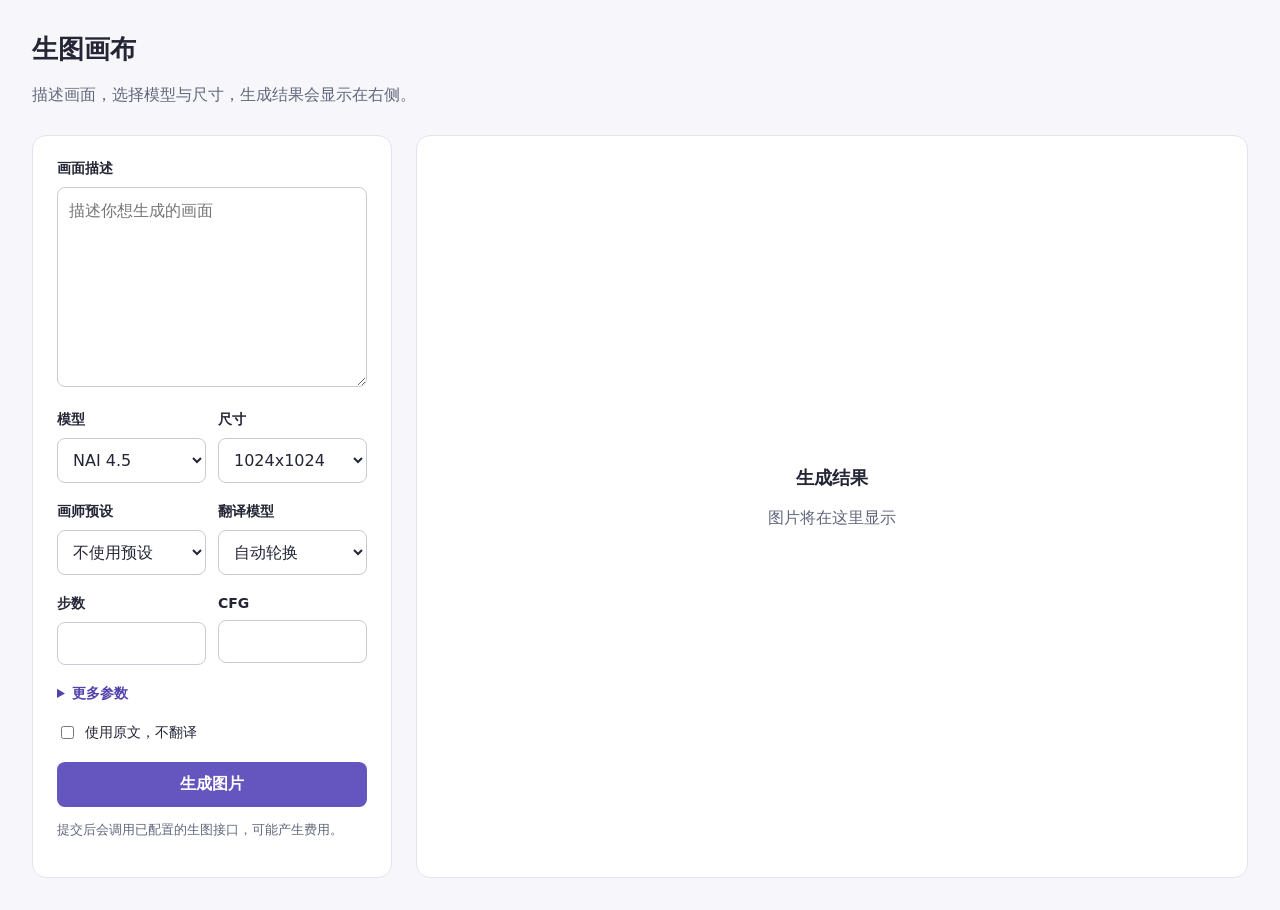
==== views/canvas/index.html @ 10592062 "feat: add image canvas and usage controls" ====
<!doctype html>
<html lang="zh-CN">
<head><meta charset="utf-8"><meta name="viewport" content="width=device-width, initial-scale=1"><title>NAI 生图画布</title><link rel="stylesheet" href="./style.css"></head>
<body>
  <main>
    <header><h1>生图画布</h1><p>描述画面，选择模型与尺寸，生成结果会显示在右侧。</p></header>
    <div class="workspace">
      <form id="form">
        <label for="prompt">画面描述</label>
        <textarea id="prompt" maxlength="12000" required placeholder="描述你想生成的画面"></textarea>
        <div class="fields"><div><label for="model">模型</label><select id="model"><option value="nai4">NAI 4.5</option><option value="nai5">NAI 5</option></select></div>
        <div><label for="size">尺寸</label><select id="size"><option>1024x1024</option><option>768x1280</option><option>1280x768</option><option>1024x1536</option><option>1536x1024</option><option>832x1216</option><option>1216x832</option></select></div></div>
        <div class="fields"><div><label for="preset">画师预设</label><select id="preset"><option value="">不使用预设</option></select></div><div><label for="translator">翻译模型</label><select id="translator"><option value="">自动轮换</option></select></div></div>
        <div class="fields"><div><label for="steps">步数</label><input type="number" id="steps" min="1" max="28" step="1" required></div><div><label for="scale">CFG</label><input type="number" id="scale" min="1" max="20" step="0.1" required></div></div>
        <details><summary>更多参数</summary><div class="fields"><div><label for="sampler">采样器</label><input id="sampler" maxlength="80" pattern="[a-zA-Z0-9_-]+" required></div><div><label for="noise_schedule">噪声调度</label><input id="noise_schedule" maxlength="80" pattern="[a-zA-Z0-9_-]+" required></div></div><div class="fields"><div><label for="cfg_rescale">CFG Rescale</label><input type="number" id="cfg_rescale" min="0" max="20" step="0.1" required></div></div></details>
        <label class="check"><input type="checkbox" id="raw"> 使用原文，不翻译</label>
        <button id="submit" type="submit">生成图片</button>
        <p class="note">提交后会调用已配置的生图接口，可能产生费用。</p>
        <p id="status" role="status" aria-live="polite"></p>
      </form>
      <section class="preview" aria-label="生成结果"><div id="empty"><strong>生成结果</strong><p>图片将在这里显示</p></div><a id="download" download="nai-image.png" hidden>下载图片</a></section>
    </div>
  </main><script type="module" src="./app.js"></script>
</body></html>
---- views/canvas/style.css ----
:root{font-family:system-ui,-apple-system,"Microsoft YaHei",sans-serif;color:#242535;background:#f7f7fb;color-scheme:light}*{box-sizing:border-box}body{margin:0}main{max-width:1280px;margin:auto;padding:32px}h1{font-size:26px;margin:0 0 8px}header p,.note,#empty p{color:#62677c;line-height:1.5}header{margin-bottom:28px}.workspace{display:grid;grid-template-columns:minmax(260px,360px) minmax(0,1fr);gap:24px}form,.preview{background:#fff;border:1px solid #e1e3ed;border-radius:14px}form{padding:24px;align-self:start}label{font-size:14px;font-weight:650;display:block;margin-bottom:9px}textarea,select{width:100%;font:inherit;color:inherit;background:#fff;border:1px solid #c7cbd9;border-radius:8px;padding:11px}textarea{height:200px;resize:vertical;line-height:1.5}.fields{display:grid;grid-template-columns:1fr 1fr;gap:12px;margin-top:20px}.check{display:flex;gap:8px;align-items:center;margin:20px 0;font-weight:400}input{accent-color:#6555be}button{width:100%;border:0;border-radius:8px;background:#6555be;color:#fff;padding:12px;font:inherit;font-weight:700;cursor:pointer}button:disabled{opacity:.55;cursor:wait}:focus-visible{outline:3px solid #8b79ea;outline-offset:2px}.note,#status{font-size:13px}.preview{min-height:480px;display:flex;flex-direction:column;align-items:center;justify-content:center;padding:24px;gap:18px;text-align:center}.preview img{max-width:100%;max-height:75vh;object-fit:contain;border-radius:4px}.preview a{color:#5243ac;font-weight:650}#empty strong{font-size:18px}[hidden]{display:none!important}@media(max-width:760px){main{padding:20px}.workspace{grid-template-columns:1fr}.preview{min-height:320px}textarea{height:140px}}html[data-theme="dark"]{color-scheme:dark;color:#ededf5;background:#161622}html[data-theme="dark"] form,html[data-theme="dark"] .preview,html[data-theme="dark"] textarea,html[data-theme="dark"] select{background:#242432;color:#ededf5;border-color:#4b4b60}html[data-theme="dark"] header p,html[data-theme="dark"] .note,html[data-theme="dark"] #empty p{color:#bec0d0}html[data-theme="dark"] .preview a{color:#c7baff}
input:not([type="checkbox"]){width:100%;min-width:0;font:inherit;color:inherit;background:#fff;border:1px solid #c7cbd9;border-radius:8px;padding:11px}select:disabled{opacity:.55}details{margin-top:20px}summary{cursor:pointer;font-size:14px;font-weight:650;color:#5243ac}html[data-theme="dark"] input:not([type="checkbox"]){background:#242432;color:#ededf5;border-color:#4b4b60}html[data-theme="dark"] summary{color:#c7baff}
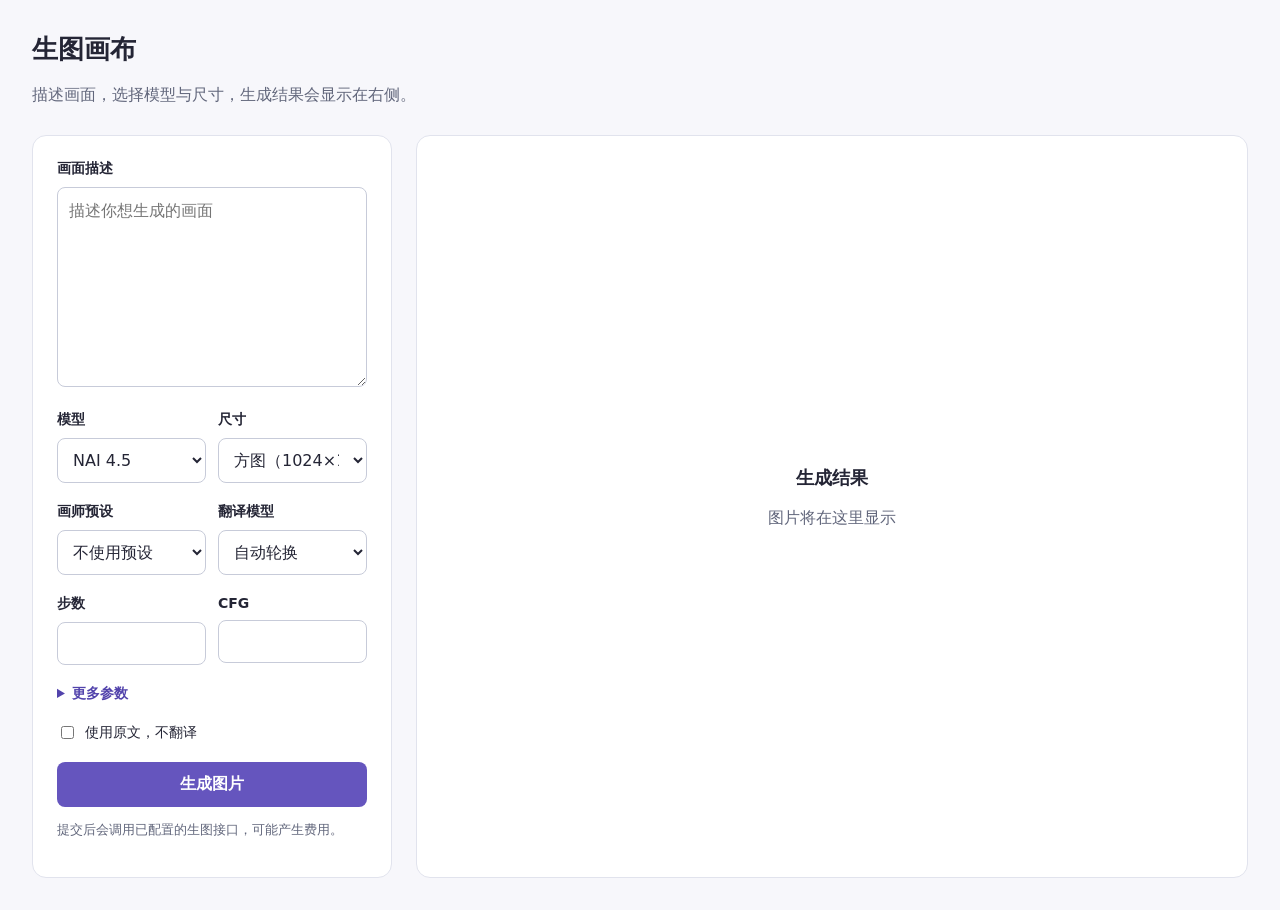
==== commit d1eb6dec: "fix: update plugin source and size labels" ====
--- a/views/canvas/index.html
+++ b/views/canvas/index.html
@@ -9,7 +9,7 @@
         <label for="prompt">画面描述</label>
         <textarea id="prompt" maxlength="12000" required placeholder="描述你想生成的画面"></textarea>
         <div class="fields"><div><label for="model">模型</label><select id="model"><option value="nai4">NAI 4.5</option><option value="nai5">NAI 5</option></select></div>
-        <div><label for="size">尺寸</label><select id="size"><option>1024x1024</option><option>768x1280</option><option>1280x768</option><option>1024x1536</option><option>1536x1024</option><option>832x1216</option><option>1216x832</option></select></div></div>
+        <div><label for="size">尺寸</label><select id="size"><option value="1024x1024">方图（1024×1024）</option><option value="768x1280">长竖图（768×1280）</option><option value="1280x768">长横图（1280×768）</option><option value="1024x1536">大竖图（1024×1536）</option><option value="1536x1024">大横图（1536×1024）</option><option value="832x1216">竖图（832×1216）</option><option value="1216x832">横图（1216×832）</option></select></div></div>
         <div class="fields"><div><label for="preset">画师预设</label><select id="preset"><option value="">不使用预设</option></select></div><div><label for="translator">翻译模型</label><select id="translator"><option value="">自动轮换</option></select></div></div>
         <div class="fields"><div><label for="steps">步数</label><input type="number" id="steps" min="1" max="28" step="1" required></div><div><label for="scale">CFG</label><input type="number" id="scale" min="1" max="20" step="0.1" required></div></div>
         <details><summary>更多参数</summary><div class="fields"><div><label for="sampler">采样器</label><input id="sampler" maxlength="80" pattern="[a-zA-Z0-9_-]+" required></div><div><label for="noise_schedule">噪声调度</label><input id="noise_schedule" maxlength="80" pattern="[a-zA-Z0-9_-]+" required></div></div><div class="fields"><div><label for="cfg_rescale">CFG Rescale</label><input type="number" id="cfg_rescale" min="0" max="20" step="0.1" required></div></div></details>
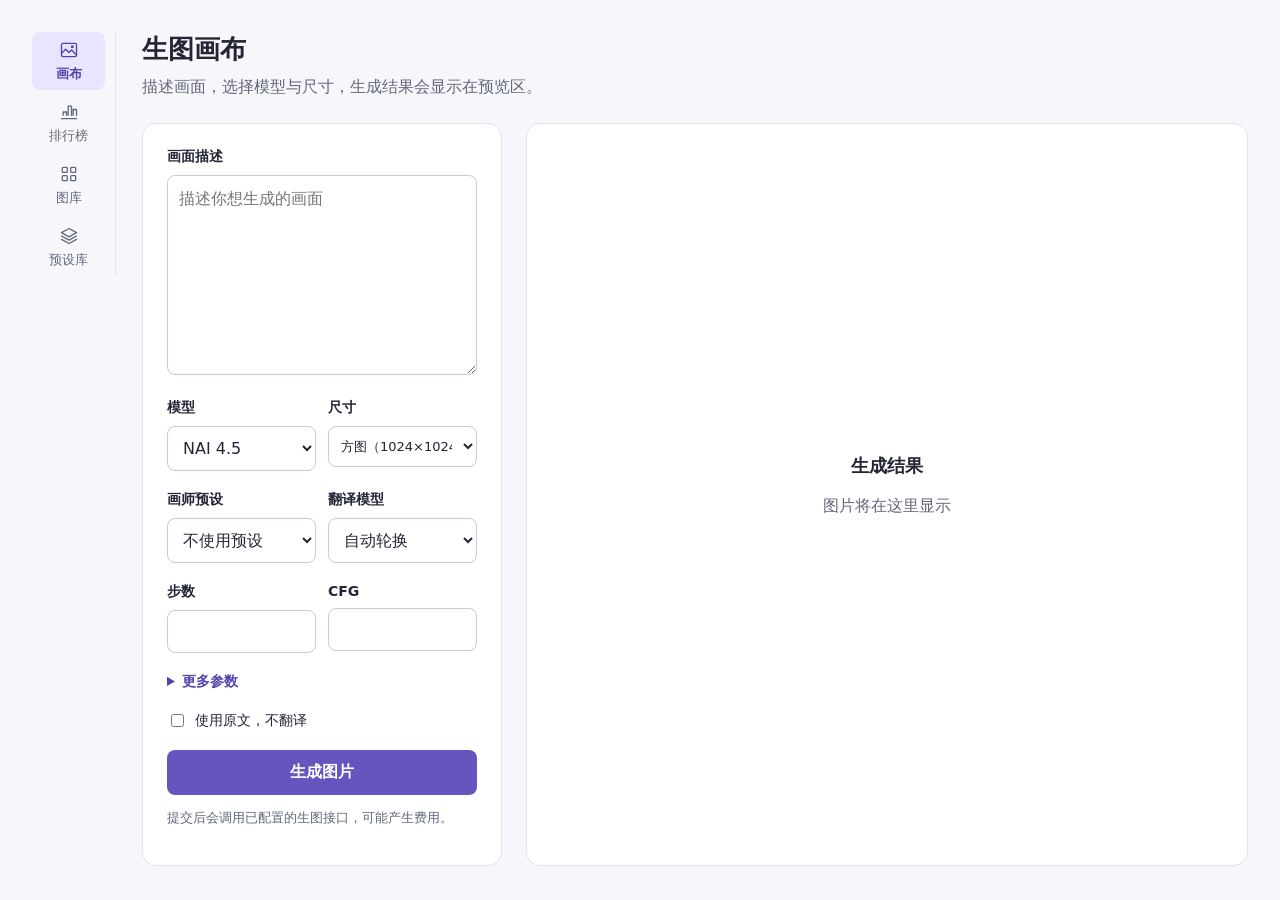
==== commit bca81814: "feat: add canvas tabs and automatic reference sizing" ====
--- a/views/canvas/index.html
+++ b/views/canvas/index.html
@@ -2,8 +2,27 @@
 <html lang="zh-CN">
 <head><meta charset="utf-8"><meta name="viewport" content="width=device-width, initial-scale=1"><title>NAI 生图画布</title><link rel="stylesheet" href="./style.css"></head>
 <body>
-  <main>
-    <header><h1>生图画布</h1><p>描述画面，选择模型与尺寸，生成结果会显示在右侧。</p></header>
+  <main class="studio">
+    <nav class="tabs" role="tablist" aria-label="NAI 工作区" aria-orientation="vertical">
+      <button type="button" role="tab" id="tab-canvas" aria-controls="panel-canvas" aria-selected="true">
+        <svg viewBox="0 0 24 24" aria-hidden="true"><rect x="3" y="4" width="18" height="16" rx="2"/><path d="m3 16 5-5 4 4 3-3 6 6"/><circle cx="16" cy="8" r="1"/></svg>
+        <span>画布</span>
+      </button>
+      <button type="button" role="tab" id="tab-ranking" aria-controls="panel-ranking" aria-selected="false" tabindex="-1">
+        <svg viewBox="0 0 24 24" aria-hidden="true"><path d="M3 20h18M5 16v-4h4v4m2 0V5h4v11m2 0V9h4v7"/></svg>
+        <span>排行榜</span>
+      </button>
+      <button type="button" role="tab" id="tab-gallery" aria-controls="panel-gallery" aria-selected="false" tabindex="-1">
+        <svg viewBox="0 0 24 24" aria-hidden="true"><rect x="4" y="4" width="6" height="6" rx="1"/><rect x="14" y="4" width="6" height="6" rx="1"/><rect x="4" y="14" width="6" height="6" rx="1"/><rect x="14" y="14" width="6" height="6" rx="1"/></svg>
+        <span>图库</span>
+      </button>
+      <button type="button" role="tab" id="tab-presets" aria-controls="panel-presets" aria-selected="false" tabindex="-1">
+        <svg viewBox="0 0 24 24" aria-hidden="true"><path d="m12 3 9 5-9 5-9-5 9-5Zm-9 9 9 5 9-5M3 16l9 5 9-5"/></svg>
+        <span>预设库</span>
+      </button>
+    </nav>
+    <section id="panel-canvas" role="tabpanel" aria-labelledby="tab-canvas" tabindex="0">
+    <header><h1>生图画布</h1><p>描述画面，选择模型与尺寸，生成结果会显示在预览区。</p></header>
     <div class="workspace">
       <form id="form">
         <label for="prompt">画面描述</label>
@@ -20,5 +39,29 @@
       </form>
       <section class="preview" aria-label="生成结果"><div id="empty"><strong>生成结果</strong><p>图片将在这里显示</p></div><a id="download" download="nai-image.png" hidden>下载图片</a></section>
     </div>
-  </main><script type="module" src="./app.js"></script>
+    </section>
+    <section id="panel-ranking" role="tabpanel" aria-labelledby="tab-ranking" tabindex="0" hidden>
+      <header><h2>生图排行榜</h2><p>按成功生成的图片数量统计</p></header>
+      <div class="periods" role="group" aria-label="统计周期">
+        <button type="button" data-period="day" aria-pressed="false">今日</button>
+        <button type="button" data-period="week" aria-pressed="false">本周</button>
+        <button type="button" data-period="total" aria-pressed="true">总榜</button>
+      </div>
+      <ol class="ranking-list" data-results></ol>
+      <p class="panel-status" role="status"></p>
+    </section>
+    <section id="panel-gallery" role="tabpanel" aria-labelledby="tab-gallery" tabindex="0" hidden>
+      <header><h2>生图图库</h2><p>查看任务保留期内的生图记录</p></header>
+      <div class="library-grid" data-results></div>
+      <p class="panel-status" role="status"></p>
+      <button type="button" class="load-more" hidden>加载更多</button>
+    </section>
+    <section id="panel-presets" role="tabpanel" aria-labelledby="tab-presets" tabindex="0" hidden>
+      <header><h2>预设库</h2><p>查看预设与已保存的展示图</p></header>
+      <div class="library-grid" data-results></div>
+      <p class="panel-status" role="status"></p>
+    </section>
+  </main>
+  <script type="module" src="./app.js"></script>
+  <script type="module" src="./library.js"></script>
 </body></html>
--- a/views/canvas/style.css
+++ b/views/canvas/style.css
@@ -1,2 +1,227 @@
-:root{font-family:system-ui,-apple-system,"Microsoft YaHei",sans-serif;color:#242535;background:#f7f7fb;color-scheme:light}*{box-sizing:border-box}body{margin:0}main{max-width:1280px;margin:auto;padding:32px}h1{font-size:26px;margin:0 0 8px}header p,.note,#empty p{color:#62677c;line-height:1.5}header{margin-bottom:28px}.workspace{display:grid;grid-template-columns:minmax(260px,360px) minmax(0,1fr);gap:24px}form,.preview{background:#fff;border:1px solid #e1e3ed;border-radius:14px}form{padding:24px;align-self:start}label{font-size:14px;font-weight:650;display:block;margin-bottom:9px}textarea,select{width:100%;font:inherit;color:inherit;background:#fff;border:1px solid #c7cbd9;border-radius:8px;padding:11px}textarea{height:200px;resize:vertical;line-height:1.5}.fields{display:grid;grid-template-columns:1fr 1fr;gap:12px;margin-top:20px}.check{display:flex;gap:8px;align-items:center;margin:20px 0;font-weight:400}input{accent-color:#6555be}button{width:100%;border:0;border-radius:8px;background:#6555be;color:#fff;padding:12px;font:inherit;font-weight:700;cursor:pointer}button:disabled{opacity:.55;cursor:wait}:focus-visible{outline:3px solid #8b79ea;outline-offset:2px}.note,#status{font-size:13px}.preview{min-height:480px;display:flex;flex-direction:column;align-items:center;justify-content:center;padding:24px;gap:18px;text-align:center}.preview img{max-width:100%;max-height:75vh;object-fit:contain;border-radius:4px}.preview a{color:#5243ac;font-weight:650}#empty strong{font-size:18px}[hidden]{display:none!important}@media(max-width:760px){main{padding:20px}.workspace{grid-template-columns:1fr}.preview{min-height:320px}textarea{height:140px}}html[data-theme="dark"]{color-scheme:dark;color:#ededf5;background:#161622}html[data-theme="dark"] form,html[data-theme="dark"] .preview,html[data-theme="dark"] textarea,html[data-theme="dark"] select{background:#242432;color:#ededf5;border-color:#4b4b60}html[data-theme="dark"] header p,html[data-theme="dark"] .note,html[data-theme="dark"] #empty p{color:#bec0d0}html[data-theme="dark"] .preview a{color:#c7baff}
-input:not([type="checkbox"]){width:100%;min-width:0;font:inherit;color:inherit;background:#fff;border:1px solid #c7cbd9;border-radius:8px;padding:11px}select:disabled{opacity:.55}details{margin-top:20px}summary{cursor:pointer;font-size:14px;font-weight:650;color:#5243ac}html[data-theme="dark"] input:not([type="checkbox"]){background:#242432;color:#ededf5;border-color:#4b4b60}html[data-theme="dark"] summary{color:#c7baff}
+:root {
+  color-scheme: light;
+  --background: #f7f7fb;
+  --surface: #fff;
+  --text: #242535;
+  --muted: #62677c;
+  --border: #e1e3ed;
+  --field-border: #c7cbd9;
+  --accent: #6555be;
+  --accent-text: #5243ac;
+  --active: #e9e4ff;
+  --track: #e3e1ed;
+  font-family: system-ui, -apple-system, "Microsoft YaHei", sans-serif;
+  color: var(--text);
+  background: var(--background);
+}
+
+:root[data-theme="dark"] {
+  color-scheme: dark;
+  --background: #161622;
+  --surface: #242432;
+  --text: #ededf5;
+  --muted: #bec0d0;
+  --border: #414153;
+  --field-border: #4b4b60;
+  --accent-text: #c7baff;
+  --active: #393153;
+  --track: #3b3a51;
+}
+
+* { box-sizing: border-box; }
+body { margin: 0; }
+[hidden] { display: none !important; }
+:focus-visible { outline: 3px solid #8b79ea; outline-offset: 2px; }
+
+.studio {
+  display: grid;
+  grid-template-columns: 84px minmax(0, 1fr);
+  gap: 26px;
+  max-width: 1390px;
+  margin: 0 auto;
+  padding: 32px;
+}
+
+.tabs {
+  position: sticky;
+  top: 24px;
+  display: grid;
+  gap: 4px;
+  align-self: start;
+  padding-right: 10px;
+  border-right: 1px solid var(--border);
+}
+
+button { font: inherit; cursor: pointer; }
+button:disabled { opacity: .55; cursor: wait; }
+
+.tabs button {
+  display: flex;
+  flex-direction: column;
+  align-items: center;
+  justify-content: center;
+  gap: 5px;
+  min-height: 58px;
+  padding: 6px 2px;
+  border: 0;
+  border-radius: 8px;
+  color: var(--muted);
+  background: none;
+  font-size: 13px;
+}
+
+.tabs button:hover { background: var(--surface); color: var(--text); }
+.tabs button[aria-selected="true"] {
+  color: var(--accent-text);
+  background: var(--active);
+  font-weight: 700;
+}
+
+.tabs svg {
+  width: 20px;
+  height: 20px;
+  fill: none;
+  stroke: currentColor;
+  stroke-width: 1.6;
+  stroke-linecap: round;
+  stroke-linejoin: round;
+}
+
+h1, h2 { font-size: 26px; margin: 0 0 8px; }
+header { margin-bottom: 24px; }
+header p, .note, #empty p, .panel-status {
+  color: var(--muted);
+  line-height: 1.5;
+}
+header p { margin: 0; }
+
+.workspace {
+  display: grid;
+  grid-template-columns: minmax(260px, 360px) minmax(0, 1fr);
+  gap: 24px;
+}
+
+form, .preview {
+  background: var(--surface);
+  border: 1px solid var(--border);
+  border-radius: 14px;
+}
+
+form { padding: 24px; align-self: start; }
+label { font-size: 14px; font-weight: 650; display: block; margin-bottom: 9px; }
+textarea, select, input:not([type="checkbox"]) {
+  width: 100%;
+  min-width: 0;
+  font: inherit;
+  color: inherit;
+  background: var(--surface);
+  border: 1px solid var(--field-border);
+  border-radius: 8px;
+  padding: 11px;
+}
+textarea { height: 200px; resize: vertical; line-height: 1.5; }
+select:disabled { opacity: .55; }
+#size { font-size: 13px; padding-inline: 8px; }
+.fields { display: grid; grid-template-columns: repeat(2, minmax(0, 1fr)); gap: 12px; margin-top: 20px; }
+.check { display: flex; gap: 8px; align-items: center; margin: 20px 0; font-weight: 400; }
+input { accent-color: var(--accent); }
+details { margin-top: 20px; }
+summary { cursor: pointer; font-size: 14px; font-weight: 650; color: var(--accent-text); }
+
+#submit {
+  width: 100%;
+  border: 0;
+  border-radius: 8px;
+  background: var(--accent);
+  color: #fff;
+  padding: 12px;
+  font-weight: 700;
+}
+
+.note, #status { font-size: 13px; }
+.preview {
+  min-height: 480px;
+  display: flex;
+  flex-direction: column;
+  align-items: center;
+  justify-content: center;
+  padding: 24px;
+  gap: 18px;
+  text-align: center;
+}
+
+.preview img { max-width: 100%; max-height: 75vh; object-fit: contain; border-radius: 4px; }
+.preview a { color: var(--accent-text); font-weight: 650; }
+#empty strong { font-size: 18px; }
+
+.periods { display: flex; gap: 8px; margin-bottom: 16px; }
+.periods button, .load-more, .panel-status button {
+  padding: 8px 14px;
+  border: 1px solid var(--border);
+  border-radius: 8px;
+  color: var(--accent-text);
+  background: var(--surface);
+}
+
+.periods button:hover, .load-more:hover, .panel-status button:hover { background: var(--active); }
+.periods button[aria-pressed="true"] { background: var(--active); font-weight: 700; }
+.ranking-list { padding: 0; margin: 0; list-style: none; }
+.ranking-list li {
+  display: grid;
+  grid-template-columns: 32px minmax(0, 1fr) auto;
+  align-items: center;
+  gap: 16px;
+  padding: 14px 4px;
+  border-bottom: 1px solid var(--border);
+}
+.rank { color: var(--accent-text); font-variant-numeric: tabular-nums; }
+.rank-details { overflow-wrap: anywhere; }
+.rank-count { font-variant-numeric: tabular-nums; }
+.rank-track { height: 7px; margin-top: 8px; background: var(--track); border-radius: 6px; }
+.rank-track > div { height: 100%; background: var(--accent); border-radius: inherit; }
+
+.library-grid {
+  display: grid;
+  grid-template-columns: repeat(auto-fill, minmax(min(100%, 210px), 1fr));
+  gap: 16px;
+}
+.library-grid article {
+  overflow: hidden;
+  background: var(--surface);
+  border: 1px solid var(--border);
+  border-radius: 12px;
+}
+.library-grid img, .card-placeholder {
+  display: block;
+  width: 100%;
+  aspect-ratio: 4 / 3;
+  object-fit: contain;
+  background: var(--track);
+}
+.card-placeholder { display: grid; place-items: center; color: var(--muted); margin: 0; }
+.card-caption { padding: 12px 14px; overflow-wrap: anywhere; }
+.card-caption p { margin: 4px 0 0; color: var(--muted); font-size: 13px; }
+.panel-status:empty { margin: 0; }
+.panel-status button { margin-inline-start: 8px; }
+.load-more { margin-top: 16px; }
+
+@media (max-width: 920px) {
+  .workspace { grid-template-columns: 1fr; }
+  .preview { min-height: 320px; }
+}
+
+@media (max-width: 760px) {
+  .studio { grid-template-columns: minmax(0, 1fr); gap: 18px; padding: 16px; }
+  .tabs {
+    position: static;
+    grid-template-columns: repeat(4, minmax(0, 1fr));
+    padding: 0 0 8px;
+    border: 0;
+    border-bottom: 1px solid var(--border);
+  }
+  .tabs button { min-height: 48px; }
+  form { padding: 16px; }
+  textarea { height: 140px; }
+  .ranking-list li { grid-template-columns: 24px minmax(0, 1fr) auto; gap: 8px; }
+  .library-grid { grid-template-columns: repeat(2, minmax(0, 1fr)); gap: 10px; }
+}
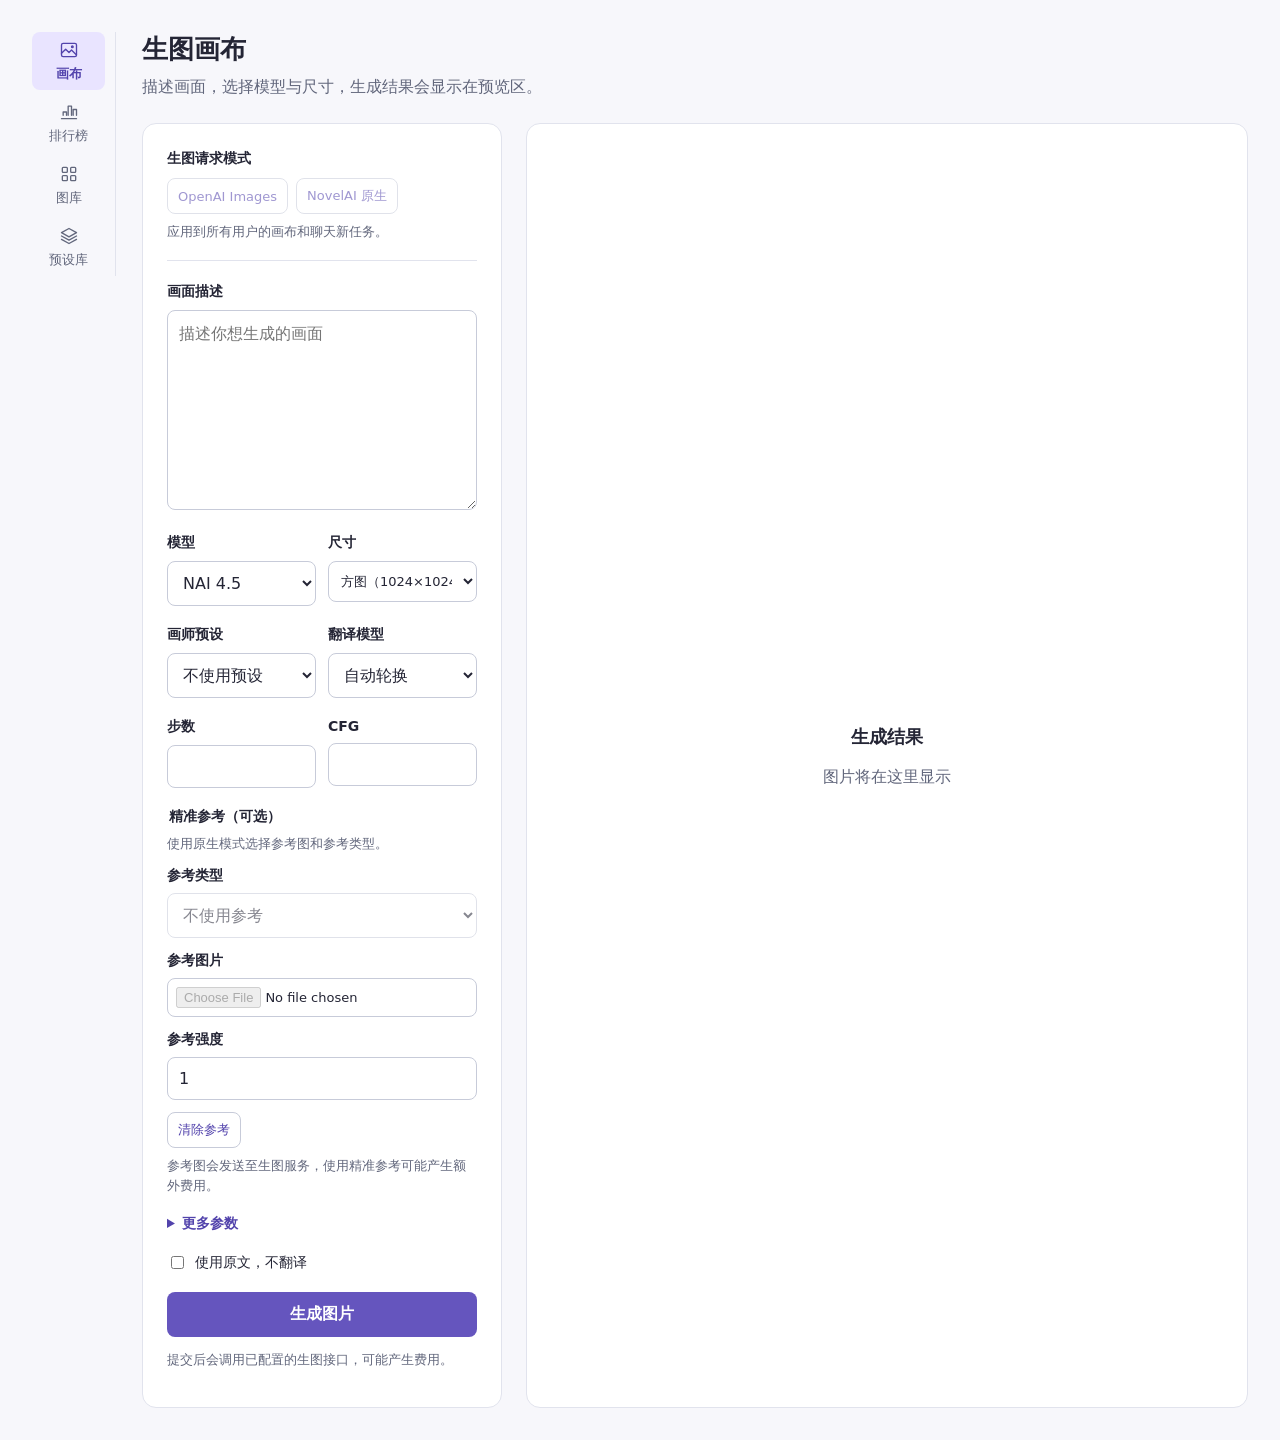
==== commit 9ec9c324: "feat: add global NovelAI request mode and reference controls" ====
--- a/views/canvas/index.html
+++ b/views/canvas/index.html
@@ -25,12 +25,33 @@
     <header><h1>生图画布</h1><p>描述画面，选择模型与尺寸，生成结果会显示在预览区。</p></header>
     <div class="workspace">
       <form id="form">
+        <div class="mode-group" role="group" aria-label="全局生图请求模式">
+          <span class="mode-title">生图请求模式</span>
+          <div class="mode-buttons">
+            <button type="button" data-request-mode="openai" aria-pressed="false" disabled>OpenAI Images</button>
+            <button type="button" data-request-mode="native" aria-pressed="false" disabled>NovelAI 原生</button>
+          </div>
+          <p class="mode-note">应用到所有用户的画布和聊天新任务。</p>
+          <p id="mode-status" role="status" aria-live="polite"></p>
+        </div>
         <label for="prompt">画面描述</label>
         <textarea id="prompt" maxlength="12000" required placeholder="描述你想生成的画面"></textarea>
         <div class="fields"><div><label for="model">模型</label><select id="model"><option value="nai4">NAI 4.5</option><option value="nai5">NAI 5</option></select></div>
         <div><label for="size">尺寸</label><select id="size"><option value="1024x1024">方图（1024×1024）</option><option value="768x1280">长竖图（768×1280）</option><option value="1280x768">长横图（1280×768）</option><option value="1024x1536">大竖图（1024×1536）</option><option value="1536x1024">大横图（1536×1024）</option><option value="832x1216">竖图（832×1216）</option><option value="1216x832">横图（1216×832）</option></select></div></div>
         <div class="fields"><div><label for="preset">画师预设</label><select id="preset"><option value="">不使用预设</option></select></div><div><label for="translator">翻译模型</label><select id="translator"><option value="">自动轮换</option></select></div></div>
         <div class="fields"><div><label for="steps">步数</label><input type="number" id="steps" min="1" max="28" step="1" required></div><div><label for="scale">CFG</label><input type="number" id="scale" min="1" max="20" step="0.1" required></div></div>
+        <fieldset class="reference-fields">
+          <legend>精准参考（可选）</legend>
+          <p id="reference-hint" class="mode-note">使用原生模式选择参考图和参考类型。</p>
+          <label for="reference-type">参考类型</label>
+          <select id="reference-type" disabled><option value="">不使用参考</option></select>
+          <label for="reference-image">参考图片</label>
+          <input id="reference-image" type="file" accept="image/png,image/jpeg,image/webp" disabled>
+          <label for="reference-strength">参考强度</label>
+          <input id="reference-strength" type="number" min="0" max="5" step="0.1" value="1" disabled>
+          <button type="button" id="clear-reference">清除参考</button>
+          <p class="mode-note">参考图会发送至生图服务，使用精准参考可能产生额外费用。</p>
+        </fieldset>
         <details><summary>更多参数</summary><div class="fields"><div><label for="sampler">采样器</label><input id="sampler" maxlength="80" pattern="[a-zA-Z0-9_-]+" required></div><div><label for="noise_schedule">噪声调度</label><input id="noise_schedule" maxlength="80" pattern="[a-zA-Z0-9_-]+" required></div></div><div class="fields"><div><label for="cfg_rescale">CFG Rescale</label><input type="number" id="cfg_rescale" min="0" max="20" step="0.1" required></div></div></details>
         <label class="check"><input type="checkbox" id="raw"> 使用原文，不翻译</label>
         <button id="submit" type="submit">生成图片</button>
@@ -48,20 +69,72 @@
         <button type="button" data-period="total" aria-pressed="true">总榜</button>
       </div>
       <ol class="ranking-list" data-results></ol>
-      <p class="panel-status" role="status"></p>
+      <p class="panel-status" data-library-status role="status"></p>
     </section>
     <section id="panel-gallery" role="tabpanel" aria-labelledby="tab-gallery" tabindex="0" hidden>
       <header><h2>生图图库</h2><p>查看任务保留期内的生图记录</p></header>
       <div class="library-grid" data-results></div>
-      <p class="panel-status" role="status"></p>
+      <p class="panel-status" data-library-status role="status"></p>
       <button type="button" class="load-more" hidden>加载更多</button>
     </section>
     <section id="panel-presets" role="tabpanel" aria-labelledby="tab-presets" tabindex="0" hidden>
-      <header><h2>预设库</h2><p>查看预设与已保存的展示图</p></header>
+      <header class="preset-header">
+        <div><h2>预设库</h2><p>管理生图预设与查看展示图</p></div>
+        <div class="library-actions">
+          <button type="button" id="preset-new" aria-controls="preset-editor" aria-expanded="false" disabled>新增预设</button>
+        </div>
+      </header>
+      <form id="preset-editor" aria-labelledby="preset-editor-title" hidden>
+        <h3 id="preset-editor-title">新增预设</h3>
+        <fieldset>
+        <div class="fields">
+          <div><label for="preset-name">名称</label><input id="preset-name" name="name" required maxlength="100"></div>
+          <div>
+            <label for="preset-model">模型</label>
+            <select id="preset-model" name="model">
+              <option value="nai-diffusion-5-full">NAI 5</option>
+              <option value="nai-diffusion-5-curated">NAI 5 Curated</option>
+              <option value="nai-diffusion-4-5-full">NAI 4.5</option>
+              <option value="nai-diffusion-4-5-curated">NAI 4.5 Curated</option>
+            </select>
+          </div>
+        </div>
+        <label for="preset-artist">画师串</label>
+        <textarea id="preset-artist" name="artist_prompt" maxlength="12000" rows="3"></textarea>
+        <label for="preset-negative">负面提示词</label>
+        <textarea id="preset-negative" name="negative_prompt" maxlength="12000" rows="3"></textarea>
+        <label class="check"><input type="checkbox" name="inherit_negative" checked> 使用模型默认负面词</label>
+        <label for="preset-description">说明</label>
+        <input id="preset-description" name="description" maxlength="1000">
+        <details>
+          <summary>试画设置</summary>
+          <label for="preset-preview-prompt">试画提示词</label>
+          <textarea id="preset-preview-prompt" name="preview_prompt" maxlength="12000" rows="3"></textarea>
+          <label for="preset-preview-size">试画尺寸</label>
+          <input id="preset-preview-size" name="preview_size" value="832x1216" maxlength="32" required>
+        </details>
+        </fieldset>
+        <p class="note">保存后，画布和聊天都可以使用这个预设。</p>
+        <div class="library-actions">
+          <button type="submit">保存预设</button>
+          <button type="button" id="preset-cancel">取消</button>
+        </div>
+        <p class="panel-status" role="status"></p>
+      </form>
+      <p id="preset-feedback" class="panel-status" role="status"></p>
       <div class="library-grid" data-results></div>
-      <p class="panel-status" role="status"></p>
+      <p class="panel-status" data-library-status role="status"></p>
     </section>
   </main>
+  <dialog id="library-preview" aria-labelledby="library-preview-title">
+    <div class="library-preview-toolbar">
+      <h2 id="library-preview-title">图片预览</h2>
+      <div class="library-actions">
+        <a download>下载</a>
+        <button type="button" autofocus>关闭</button>
+      </div>
+    </div>
+  </dialog>
   <script type="module" src="./app.js"></script>
   <script type="module" src="./library.js"></script>
 </body></html>
--- a/views/canvas/style.css
+++ b/views/canvas/style.css
@@ -128,6 +128,25 @@
 details { margin-top: 20px; }
 summary { cursor: pointer; font-size: 14px; font-weight: 650; color: var(--accent-text); }
 
+.mode-group { margin-bottom: 22px; padding-bottom: 18px; border-bottom: 1px solid var(--border); }
+.mode-title, .reference-fields legend { font-size: 14px; font-weight: 700; }
+.mode-buttons { display: flex; gap: 8px; margin-top: 10px; }
+.mode-buttons button, #clear-reference {
+  padding: 8px 10px;
+  border: 1px solid var(--field-border);
+  border-radius: 8px;
+  color: var(--accent-text);
+  background: var(--surface);
+  font-size: 13px;
+}
+.mode-buttons button[aria-pressed="true"] { background: var(--active); font-weight: 700; border-color: var(--accent); }
+.mode-note, #mode-status { color: var(--muted); font-size: 13px; line-height: 1.5; margin: 8px 0 0; }
+#mode-status:empty { display: none; }
+.reference-fields { min-width: 0; margin: 20px 0 0; padding: 0; border: 0; }
+.reference-fields label { margin: 14px 0 8px; }
+.reference-fields input[type="file"] { padding: 8px; font-size: 13px; }
+#clear-reference { margin-top: 12px; }
+
 #submit {
   width: 100%;
   border: 0;
@@ -201,6 +220,71 @@
 .card-placeholder { display: grid; place-items: center; color: var(--muted); margin: 0; }
 .card-caption { padding: 12px 14px; overflow-wrap: anywhere; }
 .card-caption p { margin: 4px 0 0; color: var(--muted); font-size: 13px; }
+.library-actions { display: flex; flex-wrap: wrap; align-items: center; gap: 6px; }
+.card-caption .library-actions { margin-top: 10px; }
+.library-actions button, .library-actions a {
+  display: inline-flex;
+  align-items: center;
+  min-height: 36px;
+  padding: 6px 9px;
+  border: 1px solid var(--border);
+  border-radius: 7px;
+  background: var(--surface);
+  color: var(--accent-text);
+  font: inherit;
+  font-size: 13px;
+  text-decoration: none;
+}
+.library-actions :is(button, a):hover { background: var(--active); }
+.preset-header {
+  display: flex;
+  flex-wrap: wrap;
+  align-items: center;
+  justify-content: space-between;
+  gap: 12px;
+}
+#preset-editor { padding: 16px; margin-bottom: 20px; max-width: 760px; }
+#preset-editor h3 { margin: 0; font-size: 18px; }
+#preset-editor fieldset { margin: 0; padding: 0; border: 0; min-width: 0; }
+#preset-editor .fields { margin: 12px 0; }
+#preset-editor textarea { height: auto; min-height: 5rem; }
+#preset-editor textarea:disabled, #preset-editor select:disabled {
+  color: var(--muted);
+  background: var(--background);
+}
+#preset-editor textarea + label, #preset-editor details label { margin-top: 12px; }
+#preset-editor .check { margin-top: 8px; }
+#preset-editor button[type="submit"], #preset-new {
+  color: #fff;
+  border-color: var(--accent);
+  background: var(--accent);
+}
+
+#library-preview {
+  width: min(96vw, 980px);
+  max-height: calc(100dvh - 24px);
+  padding: 16px;
+  border: 1px solid var(--border);
+  border-radius: 14px;
+  color: var(--text);
+  background: var(--surface);
+}
+#library-preview::backdrop { background: rgba(16, 13, 30, .76); }
+.library-preview-toolbar {
+  display: flex;
+  align-items: center;
+  justify-content: space-between;
+  gap: 12px;
+  margin-bottom: 12px;
+}
+.library-preview-toolbar h2 { margin: 0; font-size: 18px; }
+#library-preview img {
+  display: block;
+  max-width: 100%;
+  max-height: calc(100dvh - 112px);
+  margin-inline: auto;
+  object-fit: contain;
+}
 .panel-status:empty { margin: 0; }
 .panel-status button { margin-inline-start: 8px; }
 .load-more { margin-top: 16px; }
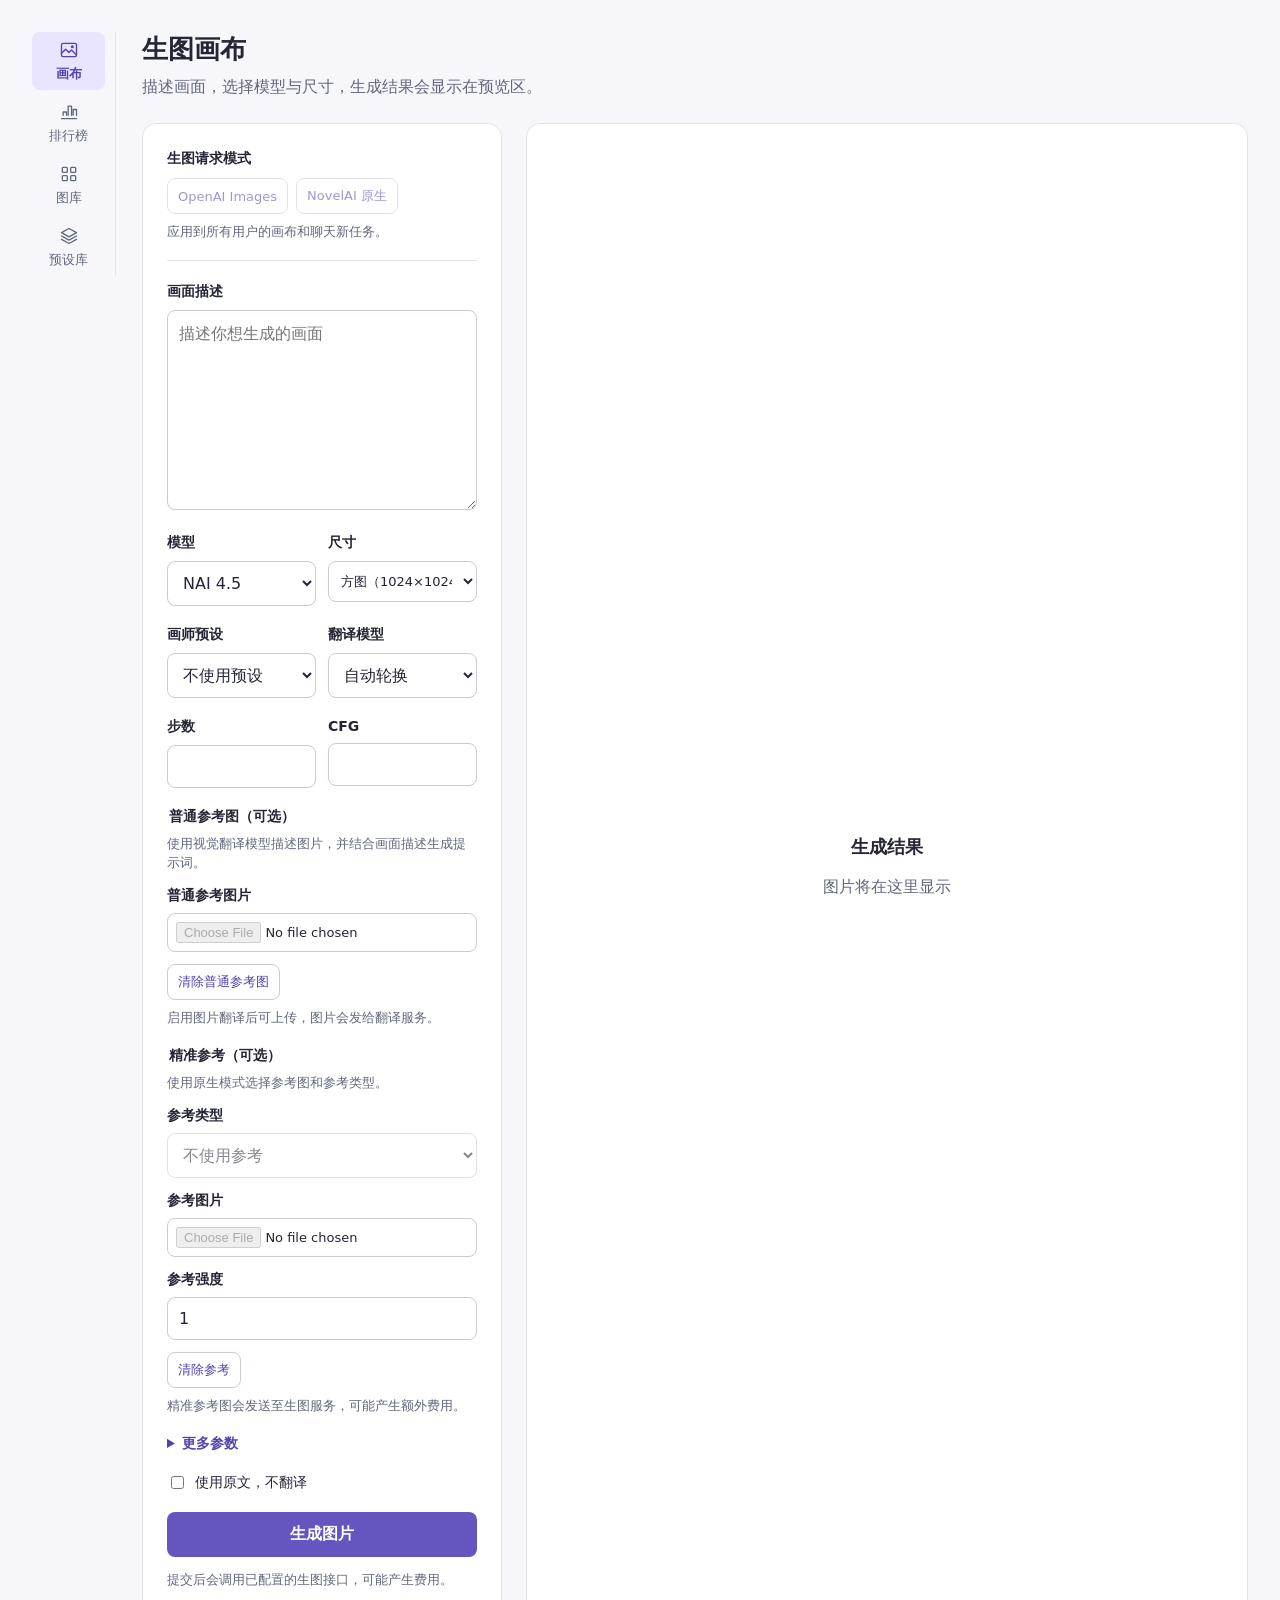
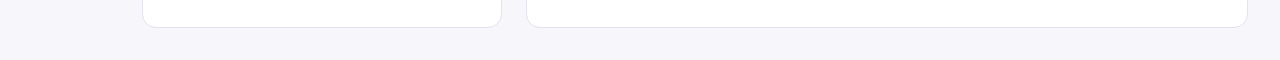
==== commit 3b488080: "feat: release NAI series 1.4.7" ====
--- a/views/canvas/index.html
+++ b/views/canvas/index.html
@@ -41,6 +41,14 @@
         <div class="fields"><div><label for="preset">画师预设</label><select id="preset"><option value="">不使用预设</option></select></div><div><label for="translator">翻译模型</label><select id="translator"><option value="">自动轮换</option></select></div></div>
         <div class="fields"><div><label for="steps">步数</label><input type="number" id="steps" min="1" max="28" step="1" required></div><div><label for="scale">CFG</label><input type="number" id="scale" min="1" max="20" step="0.1" required></div></div>
         <fieldset class="reference-fields">
+          <legend>普通参考图（可选）</legend>
+          <p class="mode-note">使用视觉翻译模型描述图片，并结合画面描述生成提示词。</p>
+          <label for="vision-reference-image">普通参考图片</label>
+          <input id="vision-reference-image" type="file" accept="image/png,image/jpeg,image/webp" disabled aria-describedby="vision-reference-hint">
+          <button type="button" id="clear-vision-reference">清除普通参考图</button>
+          <p id="vision-reference-hint" class="mode-note">启用图片翻译后可上传，图片会发给翻译服务。</p>
+        </fieldset>
+        <fieldset class="reference-fields">
           <legend>精准参考（可选）</legend>
           <p id="reference-hint" class="mode-note">使用原生模式选择参考图和参考类型。</p>
           <label for="reference-type">参考类型</label>
@@ -50,7 +58,7 @@
           <label for="reference-strength">参考强度</label>
           <input id="reference-strength" type="number" min="0" max="5" step="0.1" value="1" disabled>
           <button type="button" id="clear-reference">清除参考</button>
-          <p class="mode-note">参考图会发送至生图服务，使用精准参考可能产生额外费用。</p>
+          <p class="mode-note">精准参考图会发送至生图服务，可能产生额外费用。</p>
         </fieldset>
         <details><summary>更多参数</summary><div class="fields"><div><label for="sampler">采样器</label><input id="sampler" maxlength="80" pattern="[a-zA-Z0-9_-]+" required></div><div><label for="noise_schedule">噪声调度</label><input id="noise_schedule" maxlength="80" pattern="[a-zA-Z0-9_-]+" required></div></div><div class="fields"><div><label for="cfg_rescale">CFG Rescale</label><input type="number" id="cfg_rescale" min="0" max="20" step="0.1" required></div></div></details>
         <label class="check"><input type="checkbox" id="raw"> 使用原文，不翻译</label>
--- a/views/canvas/style.css
+++ b/views/canvas/style.css
@@ -131,7 +131,7 @@
 .mode-group { margin-bottom: 22px; padding-bottom: 18px; border-bottom: 1px solid var(--border); }
 .mode-title, .reference-fields legend { font-size: 14px; font-weight: 700; }
 .mode-buttons { display: flex; gap: 8px; margin-top: 10px; }
-.mode-buttons button, #clear-reference {
+.mode-buttons button, #clear-reference, #clear-vision-reference {
   padding: 8px 10px;
   border: 1px solid var(--field-border);
   border-radius: 8px;
@@ -145,7 +145,7 @@
 .reference-fields { min-width: 0; margin: 20px 0 0; padding: 0; border: 0; }
 .reference-fields label { margin: 14px 0 8px; }
 .reference-fields input[type="file"] { padding: 8px; font-size: 13px; }
-#clear-reference { margin-top: 12px; }
+#clear-reference, #clear-vision-reference { margin-top: 12px; }
 
 #submit {
   width: 100%;
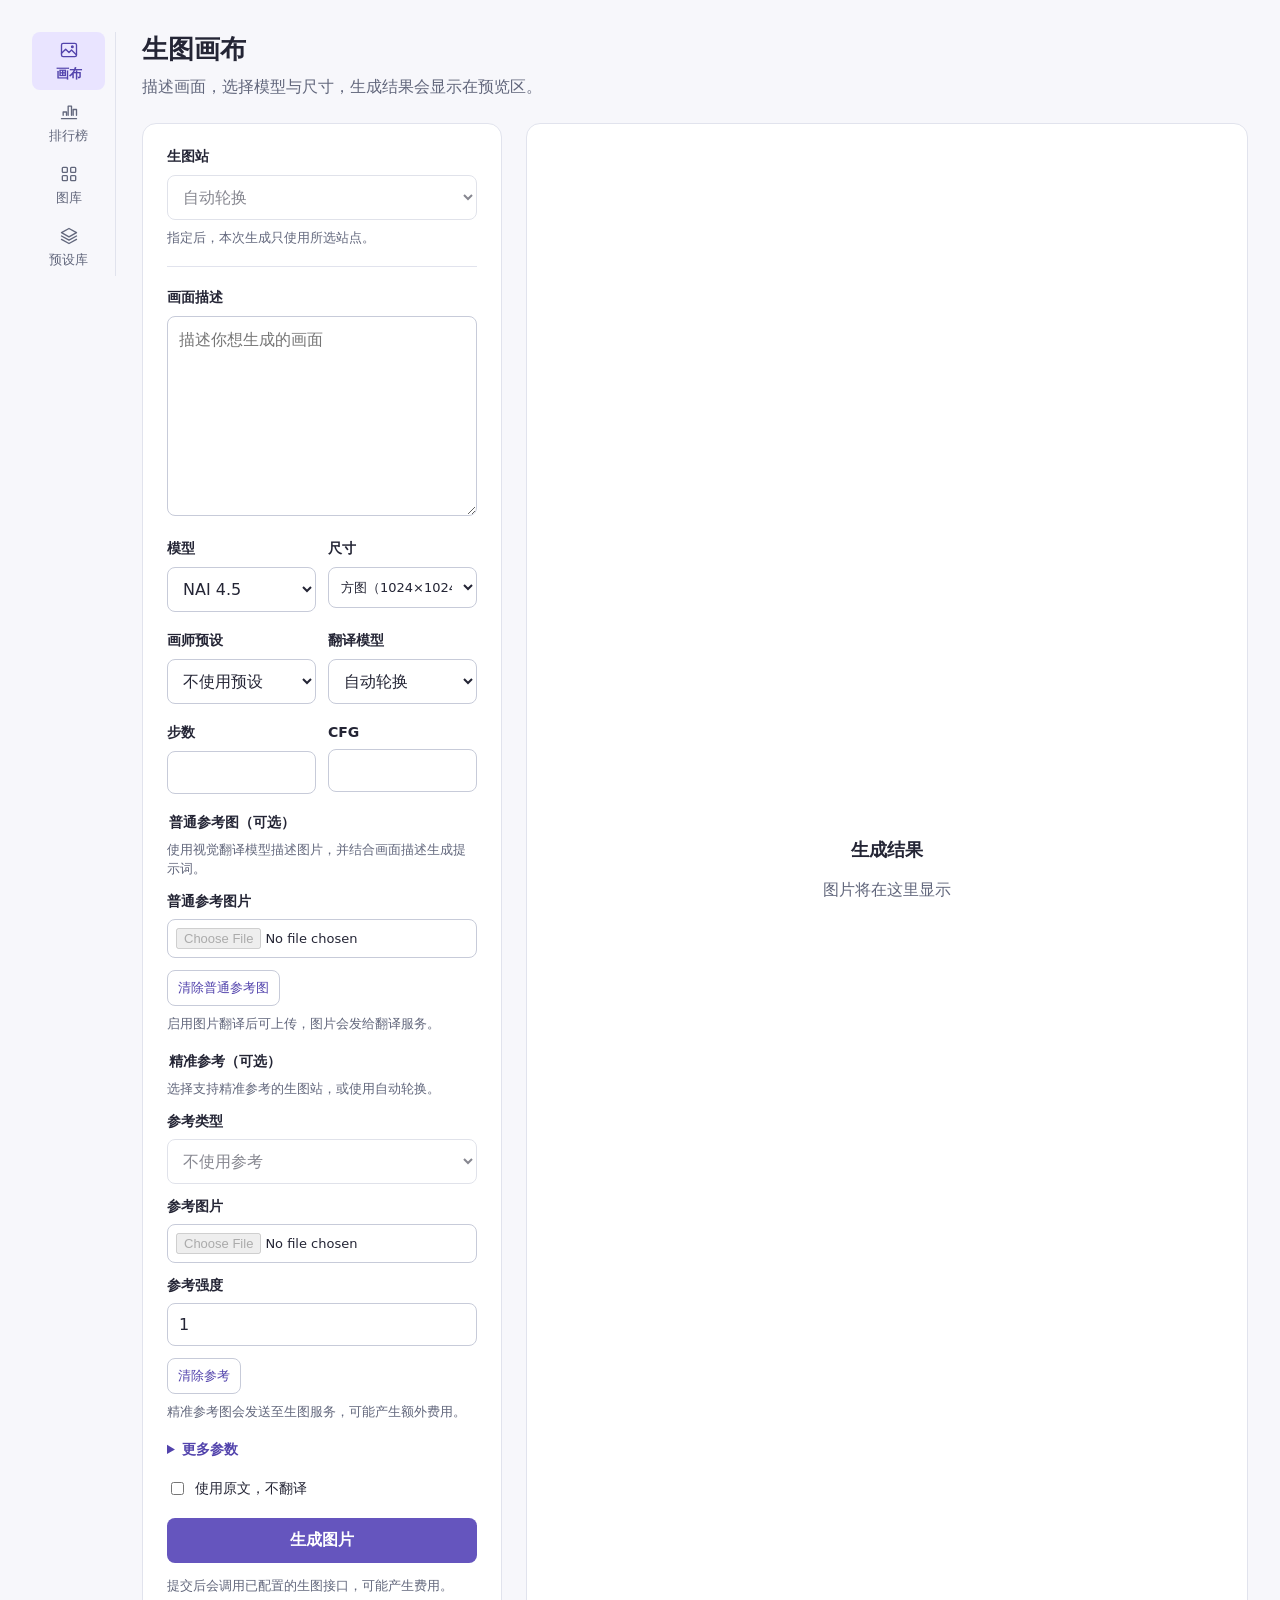
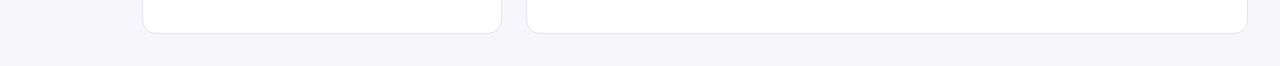
==== commit db28a6c6: "feat: release NAI series 1.4.8" ====
--- a/views/canvas/index.html
+++ b/views/canvas/index.html
@@ -25,14 +25,10 @@
     <header><h1>生图画布</h1><p>描述画面，选择模型与尺寸，生成结果会显示在预览区。</p></header>
     <div class="workspace">
       <form id="form">
-        <div class="mode-group" role="group" aria-label="全局生图请求模式">
-          <span class="mode-title">生图请求模式</span>
-          <div class="mode-buttons">
-            <button type="button" data-request-mode="openai" aria-pressed="false" disabled>OpenAI Images</button>
-            <button type="button" data-request-mode="native" aria-pressed="false" disabled>NovelAI 原生</button>
-          </div>
-          <p class="mode-note">应用到所有用户的画布和聊天新任务。</p>
-          <p id="mode-status" role="status" aria-live="polite"></p>
+        <div class="site-group">
+          <label for="image-endpoint">生图站</label>
+          <select id="image-endpoint" disabled aria-describedby="site-hint"><option value="">自动轮换</option></select>
+          <p id="site-hint" class="mode-note">指定后，本次生成只使用所选站点。</p>
         </div>
         <label for="prompt">画面描述</label>
         <textarea id="prompt" maxlength="12000" required placeholder="描述你想生成的画面"></textarea>
@@ -50,7 +46,7 @@
         </fieldset>
         <fieldset class="reference-fields">
           <legend>精准参考（可选）</legend>
-          <p id="reference-hint" class="mode-note">使用原生模式选择参考图和参考类型。</p>
+          <p id="reference-hint" class="mode-note">选择支持精准参考的生图站，或使用自动轮换。</p>
           <label for="reference-type">参考类型</label>
           <select id="reference-type" disabled><option value="">不使用参考</option></select>
           <label for="reference-image">参考图片</label>
--- a/views/canvas/style.css
+++ b/views/canvas/style.css
@@ -128,10 +128,9 @@
 details { margin-top: 20px; }
 summary { cursor: pointer; font-size: 14px; font-weight: 650; color: var(--accent-text); }
 
-.mode-group { margin-bottom: 22px; padding-bottom: 18px; border-bottom: 1px solid var(--border); }
-.mode-title, .reference-fields legend { font-size: 14px; font-weight: 700; }
-.mode-buttons { display: flex; gap: 8px; margin-top: 10px; }
-.mode-buttons button, #clear-reference, #clear-vision-reference {
+.site-group { margin-bottom: 22px; padding-bottom: 18px; border-bottom: 1px solid var(--border); }
+.reference-fields legend { font-size: 14px; font-weight: 700; }
+#clear-reference, #clear-vision-reference {
   padding: 8px 10px;
   border: 1px solid var(--field-border);
   border-radius: 8px;
@@ -139,9 +138,7 @@
   background: var(--surface);
   font-size: 13px;
 }
-.mode-buttons button[aria-pressed="true"] { background: var(--active); font-weight: 700; border-color: var(--accent); }
-.mode-note, #mode-status { color: var(--muted); font-size: 13px; line-height: 1.5; margin: 8px 0 0; }
-#mode-status:empty { display: none; }
+.mode-note { color: var(--muted); font-size: 13px; line-height: 1.5; margin: 8px 0 0; }
 .reference-fields { min-width: 0; margin: 20px 0 0; padding: 0; border: 0; }
 .reference-fields label { margin: 14px 0 8px; }
 .reference-fields input[type="file"] { padding: 8px; font-size: 13px; }
